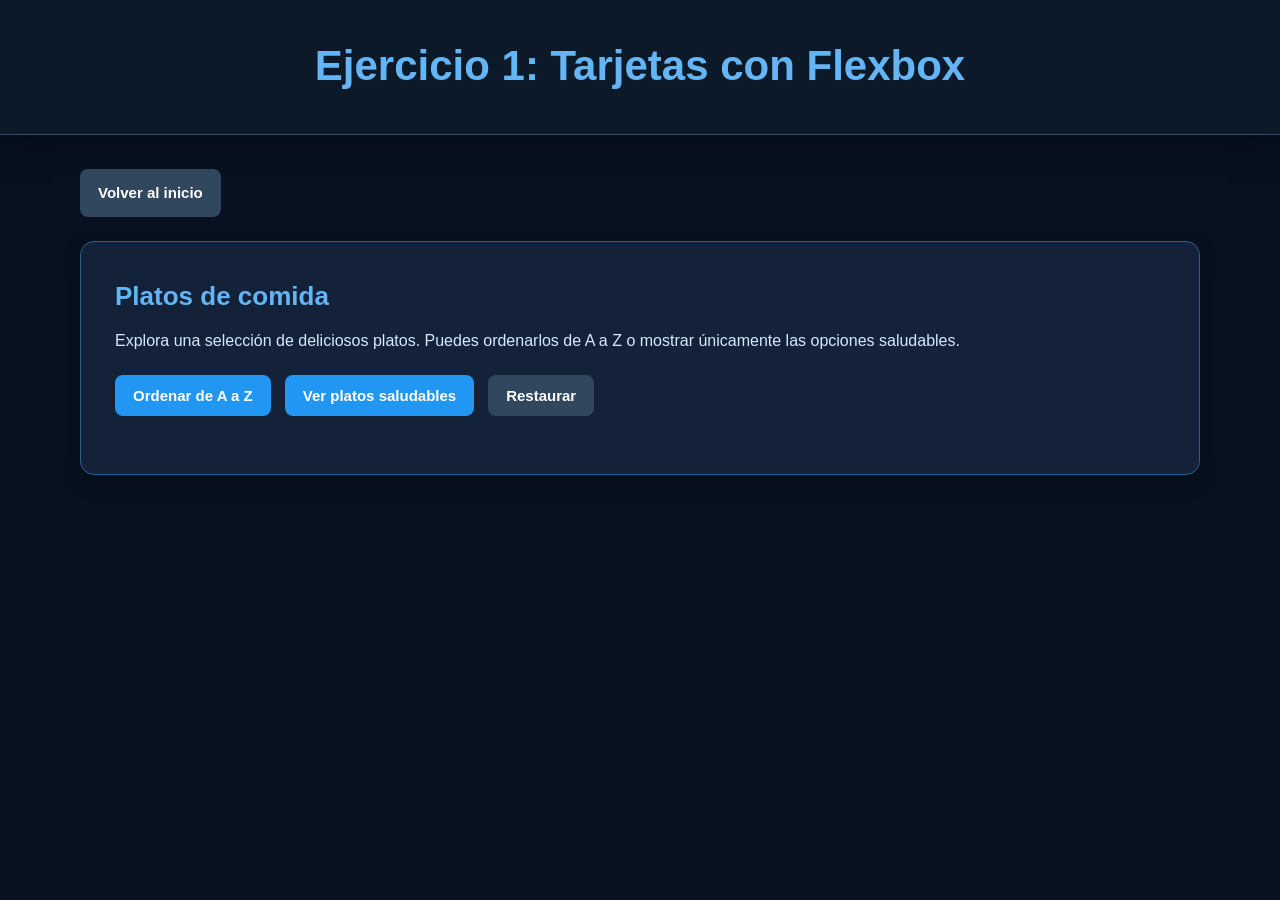
==== flexbox.html @ b2eaa000 "Implementar la página Flexbox con estructura HTML" ====
<!DOCTYPE html>
<html lang="es">
<head>
  <meta charset="UTF-8">
  <meta name="viewport" content="width=device-width, initial-scale=1.0">
  <title>Ejercicio 1 - Flexbox</title>
  <link rel="stylesheet" href="css/styles.css">
</head>
<body>
  <header>
    <h1>Ejercicio 1: Tarjetas con Flexbox</h1>
  </header>

  <main>
    <a class="boton boton-secundario volver-inicio" href="index.html">Volver al inicio</a>

    <section class="panel">
      <h2>Platos de comida</h2>
      <p>
        Explora una selección de deliciosos platos. Puedes ordenarlos de A a Z o mostrar únicamente las opciones saludables.
      </p>

      <div class="acciones">
        <button id="btnOrdenar" type="button">Ordenar de A a Z</button>
        <button id="btnSaludables" type="button">Ver platos saludables</button>
        <button id="btnRestaurar" type="button" class="boton-secundario">Restaurar</button>
      </div>

      <div id="contenedorTarjetas" class="contenedor-tarjetas"></div>
    </section>
  </main>

  <script src="js/flexbox.js"></script>
</body>
</html>
---- css/styles.css ----
* {
  box-sizing: border-box;
}

:root {
  --fondo: #07111f;
  --fondo-suave: #0d1b2a;
  --panel: #132238;
  --panel-claro: #1b2f4b;
  --borde: #2d5d91;
  --principal: #2196f3;
  --principal-claro: #64b5f6;
  --texto: #f5faff;
  --texto-suave: #d6e9ff;
  --muted: #9db8d6;
}

body {
  margin: 0;
  font-family: Arial, Helvetica, sans-serif;
  background: var(--fondo);
  color: var(--texto);
  line-height: 1.6;
  min-height: 100vh;
}

header {
  background: rgba(13, 27, 42, 0.92);
  border-bottom: 1px solid rgba(100, 181, 246, 0.35);
  color: var(--texto);
  padding: 42px 18px 34px;
  text-align: center;
  box-shadow: 0 10px 35px rgba(0, 0, 0, 0.32);
}

header h1 {
  color: var(--principal-claro);
  font-size: clamp(28px, 5vw, 42px);
  line-height: 1.15;
  margin: 0 0 10px;
}

header p {
  margin: 0;
  color: var(--texto-suave);
  font-size: 17px;
}

main {
  margin: 34px auto 48px;
  width: min(1120px, 92%);
}

.menu-principal {
  display: flex;
  flex-wrap: wrap;
  gap: 18px;
  justify-content: center;
  margin-top: 30px;
}

.pagina-inicio header {
  background: transparent;
  border-bottom: 0;
  box-shadow: none;
  padding-top: 70px;
}

.pagina-inicio .menu-principal {
  margin-top: 36px;
}

.boton,
button {
  border: 0;
  border-radius: 8px;
  background: var(--principal);
  color: white;
  cursor: pointer;
  display: inline-block;
  font-size: 15px;
  font-weight: bold;
  padding: 12px 18px;
  text-decoration: none;
  transition: background 0.2s;
}

.boton:hover,
button:hover {
  background: #1976d2;
}

.boton:active,
button:active {
  background: #1565c0;
}

.boton-secundario {
  background: #30475e;
  box-shadow: none;
}

.boton-secundario:hover {
  background: #3f5f7a;
}

.volver-inicio {
  margin-bottom: 24px;
}

.panel {
  background: var(--panel);
  border: 1px solid var(--borde);
  border-radius: 14px;
  box-shadow: 0 8px 18px rgba(0, 0, 0, 0.25);
  margin-bottom: 24px;
  padding: clamp(22px, 4vw, 34px);
}

.panel h2 {
  color: var(--principal-claro);
  font-size: 26px;
  margin: 0 0 10px;
}

.panel p {
  color: var(--texto-suave);
  margin-top: 0;
}

.acciones {
  display: flex;
  flex-wrap: wrap;
  gap: 14px;
  margin: 22px 0 24px;
}

.contenedor-tarjetas {
  display: flex;
  flex-wrap: wrap;
  gap: 20px;
}

.tarjeta {
  background: var(--panel-claro);
  border: 1px solid rgba(100, 181, 246, 0.3);
  border-radius: 12px;
  flex: 1 1 260px;
  padding: 22px;
  transition: 0.25s;
  color: var(--texto);
}

.tarjeta:hover,
.tarjeta.destacada {
  border-color: var(--principal-claro);
  box-shadow: 0 8px 18px rgba(0, 0, 0, 0.24);
  transform: translateY(-3px);
}

.tarjeta h3 {
  color: var(--principal-claro);
  font-size: 22px;
  margin: 0 0 8px;
}

.tarjeta p {
  margin-bottom: 0;
}

.etiqueta {
  background: #203b5a;
  border: 1px solid var(--borde);
  border-radius: 20px;
  color: var(--principal-claro);
  display: inline-block;
  font-size: 13px;
  font-weight: bold;
  padding: 5px 10px;
}

form {
  display: grid;
  gap: 18px;
  grid-template-columns: repeat(auto-fit, minmax(190px, 1fr));
  margin-top: 8px;
}

label {
  color: var(--texto-suave);
  display: flex;
  flex-direction: column;
  font-weight: bold;
  gap: 8px;
}

input {
  background: #0f1b2d;
  border: 1px solid rgba(100, 181, 246, 0.35);
  border-radius: 8px;
  color: var(--texto);
  font-size: 15px;
  padding: 12px;
  transition: 0.25s;
}

input:focus {
  background: #16263d;
  border-color: var(--principal-claro);
  outline: none;
}

.form-acciones {
  align-items: end;
  display: flex;
}

.tabla-contenedor {
  border: 1px solid var(--borde);
  border-radius: 12px;
  overflow-x: auto;
}

table {
  background: var(--fondo-suave);
  color: var(--texto);
  border-collapse: collapse;
  width: 100%;
}

th,
td {
  border-bottom: 1px solid rgba(100, 181, 246, 0.18);
  padding: 13px 14px;
  text-align: left;
}

th {
  background: #1d3557;
  color: var(--principal-claro);
  font-size: 14px;
  text-transform: uppercase;
}

tr:nth-child(even) {
  background: rgba(255, 255, 255, 0.03);
}

tr:hover {
  background: rgba(100, 181, 246, 0.08);
}

.mensaje-vacio {
  color: var(--muted);
  font-style: italic;
}

footer {
  color: var(--muted);
  padding: 26px 16px 34px;
  text-align: center;
}

@media (max-width: 620px) {
  header h1 {
    font-size: 26px;
  }

  main {
    margin-top: 24px;
    width: min(100% - 24px, 1120px);
  }

  .panel {
    padding: 20px;
  }

  .boton,
  button {
    width: 100%;
  }
}
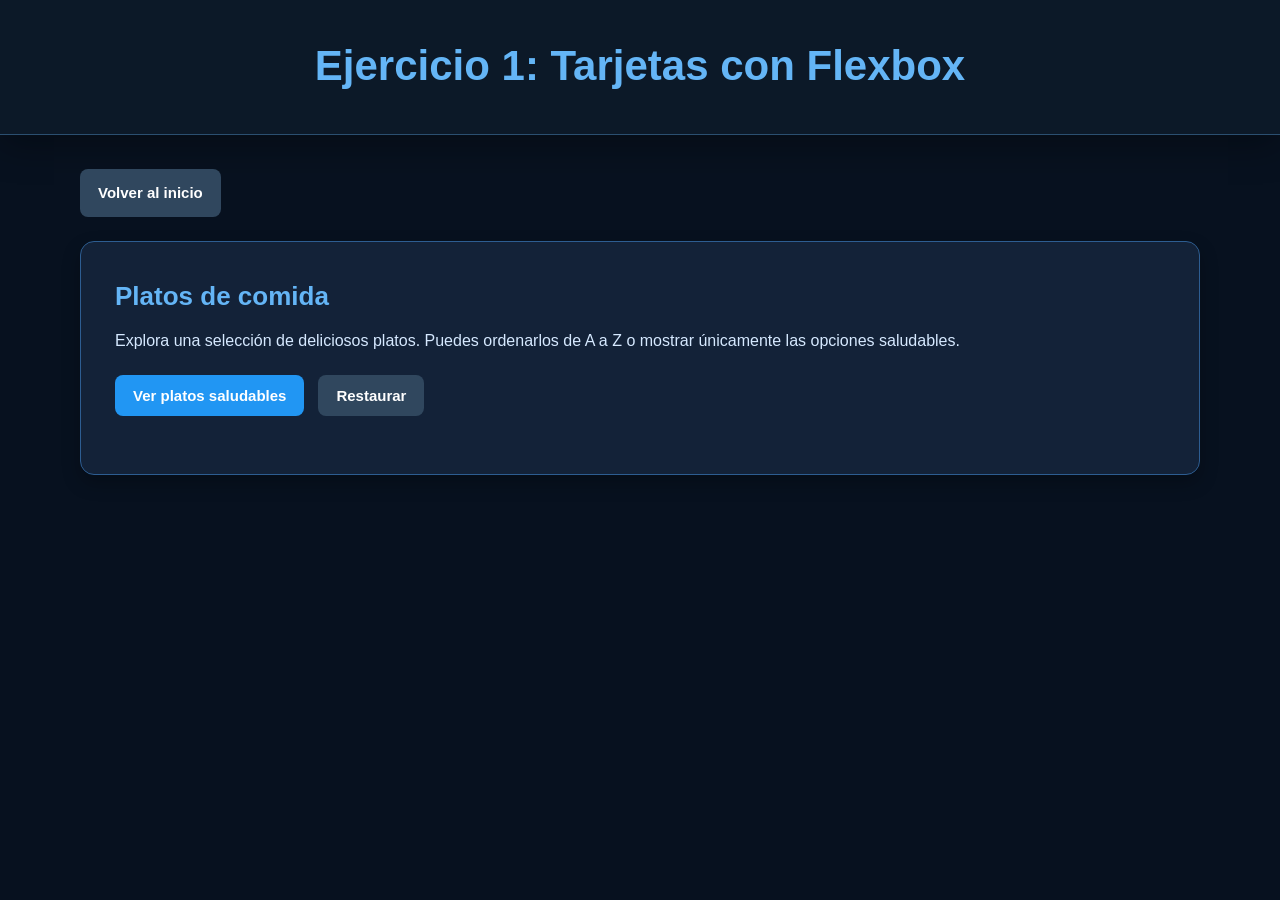
==== commit 9897a96d: "Modificando y agregando detalles a flexbox.html" ====
--- a/flexbox.html
+++ b/flexbox.html
@@ -21,7 +21,7 @@
       </p>
 
       <div class="acciones">
-        <button id="btnOrdenar" type="button">Ordenar de A a Z</button>
+        
         <button id="btnSaludables" type="button">Ver platos saludables</button>
         <button id="btnRestaurar" type="button" class="boton-secundario">Restaurar</button>
       </div>
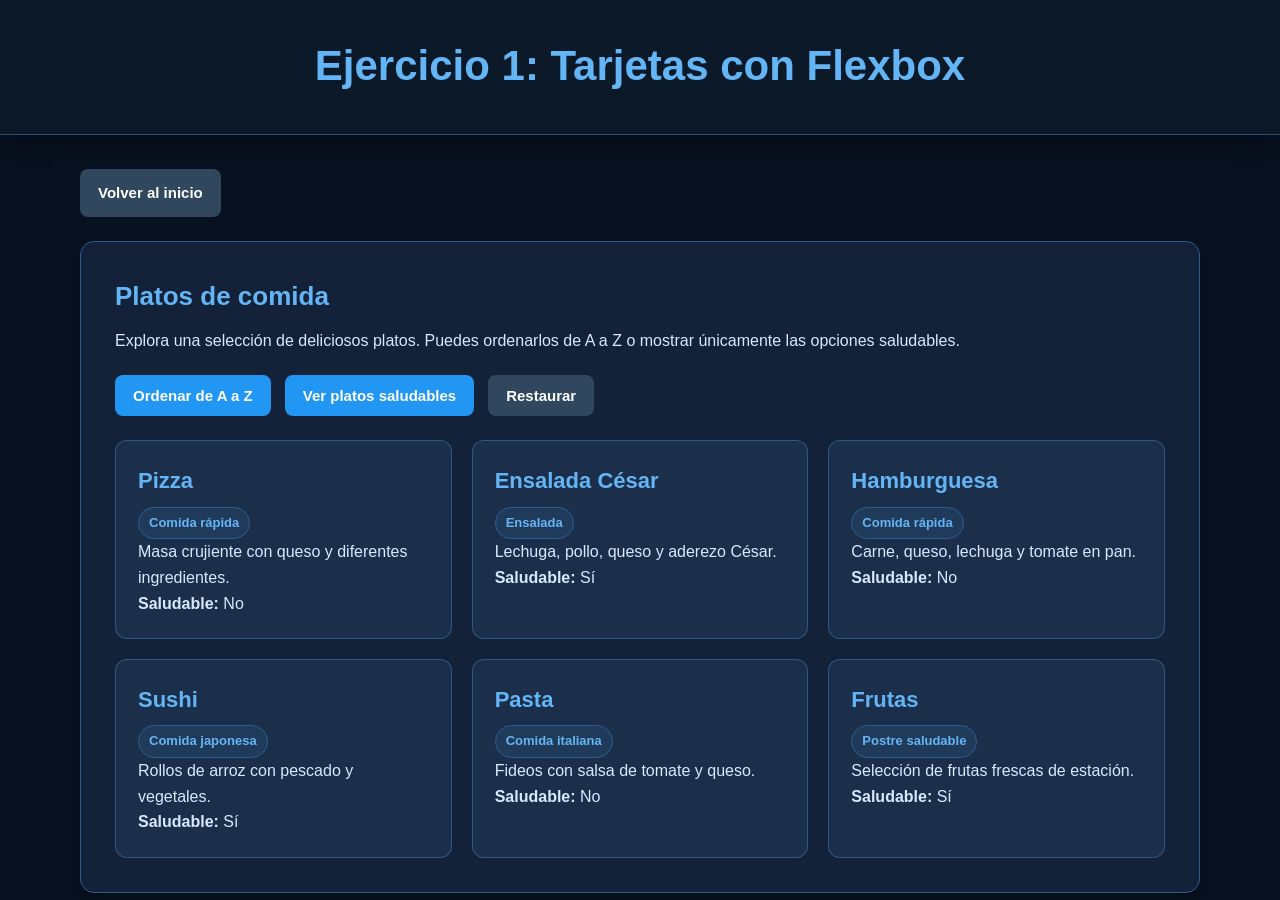
==== commit 70583d37: "Agregar función para ordenar las tarjetas" ====
--- a/flexbox.html
+++ b/flexbox.html
@@ -21,7 +21,7 @@
       </p>
 
       <div class="acciones">
-        
+        <button id="btnOrdenar" type="button">Ordenar de A a Z</button>
         <button id="btnSaludables" type="button">Ver platos saludables</button>
         <button id="btnRestaurar" type="button" class="boton-secundario">Restaurar</button>
       </div>
